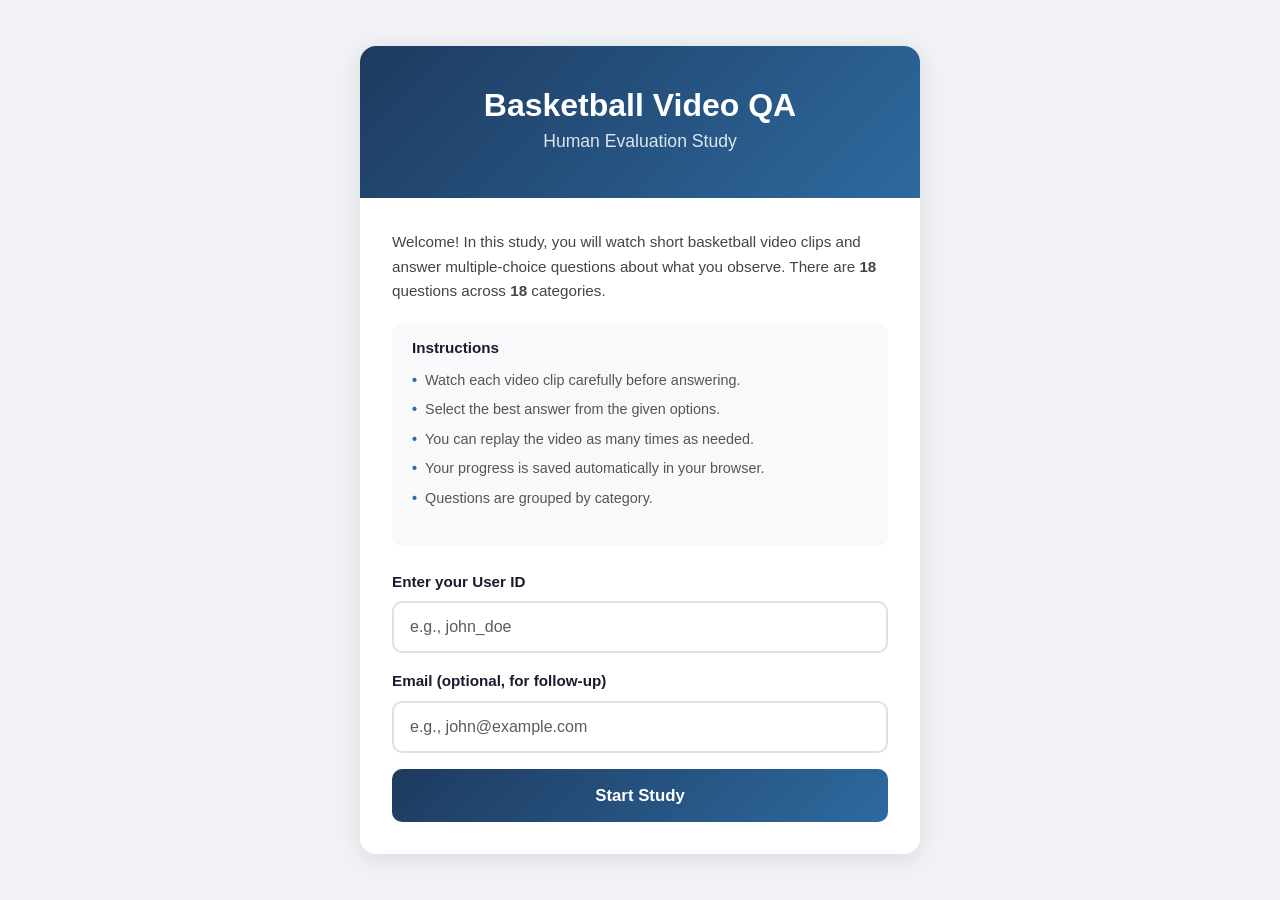
==== quiz.html @ 163817b5 "Basketball QA human study" ====
<!DOCTYPE html>
<html lang="en">
<head>
    <meta charset="UTF-8">
    <meta name="viewport" content="width=device-width, initial-scale=1.0">
    <title>Basketball QA - Quiz</title>
    <link href="https://cdn.jsdelivr.net/npm/bootstrap@5.3.0/dist/css/bootstrap.min.css" rel="stylesheet">
    <link href="https://cdn.jsdelivr.net/npm/bootstrap-icons@1.10.0/font/bootstrap-icons.css" rel="stylesheet">
    <link rel="stylesheet" href="css/style.css">
</head>
<body>
    <!-- Top Navigation Bar -->
    <nav class="navbar">
        <div class="nav-left">
            <span class="nav-title">Basketball Video QA</span>
            <span class="nav-user">User: <strong id="navUserId"></strong></span>
        </div>
        <div class="nav-right">
            <span class="progress-text" id="progressText">0 / 0</span>
            <div class="progress-bar-container">
                <div class="progress-bar-fill" id="progressBar" style="width: 0%"></div>
            </div>
        </div>
    </nav>

    <!-- Main Content -->
    <div class="quiz-container">
        <!-- Category Header -->
        <div class="category-header" id="categoryHeader">
            <span class="category-label">Category:</span>
            <span class="category-name" id="categoryName"></span>
            <span class="category-progress" id="categoryProgress"></span>
        </div>

        <!-- Video Section -->
        <div class="video-section">
            <video id="videoPlayer" controls preload="auto" playsinline>
                Your browser does not support the video element.
            </video>
            <div class="video-loading" id="videoLoading">
                <div class="spinner-border text-light" role="status"></div>
                <p>Loading video...</p>
            </div>
            <div class="video-error" id="videoError" style="display: none;">
                <i class="bi bi-exclamation-triangle"></i>
                <p>Video could not be loaded.</p>
            </div>
        </div>

        <!-- Question Section -->
        <div class="question-section">
            <div class="question-number" id="questionNumber">Question 1</div>
            <p class="question-text" id="questionText"></p>

            <div class="options-container" id="optionsContainer">
                <!-- Options rendered by JS -->
            </div>

            <!-- Feedback -->
            <div class="feedback" id="feedback" style="display: none;">
                <div class="feedback-icon" id="feedbackIcon"></div>
                <div class="feedback-text" id="feedbackText"></div>
            </div>
        </div>

        <!-- Navigation -->
        <div class="nav-buttons">
            <button class="btn btn-outline-secondary" id="prevBtn" disabled>
                <i class="bi bi-chevron-left"></i> Previous
            </button>
            <button class="btn btn-primary" id="submitBtn" disabled>
                Submit Answer
            </button>
            <button class="btn btn-primary" id="nextBtn" style="display: none;">
                Next <i class="bi bi-chevron-right"></i>
            </button>
            <button class="btn btn-success" id="finishBtn" style="display: none;">
                Submit Study <i class="bi bi-check-circle"></i>
            </button>
        </div>
    </div>

    <!-- Completion Modal -->
    <div class="modal-overlay" id="completionModal" style="display: none;">
        <div class="modal-card">
            <h2>Study Complete!</h2>
            <div class="completion-stats">
                <div class="stat">
                    <span class="stat-value" id="finalAnswered">0</span>
                    <span class="stat-label">Answered</span>
                </div>
                <div class="stat">
                    <span class="stat-value" id="finalCorrect">0</span>
                    <span class="stat-label">Correct</span>
                </div>
                <div class="stat">
                    <span class="stat-value" id="finalAccuracy">0%</span>
                    <span class="stat-label">Accuracy</span>
                </div>
            </div>
            <div id="submitStatus">
                <div class="spinner-border spinner-border-sm text-primary" role="status"></div>
                <span>Submitting your responses...</span>
            </div>
            <div id="submitSuccess" style="display: none;">
                <p class="text-success">Your responses have been submitted successfully!</p>
            </div>
            <div id="submitError" style="display: none;">
                <p class="text-danger">Submission failed. Please download your results instead.</p>
                <button class="btn btn-outline-primary btn-sm" id="downloadBtn">Download Results JSON</button>
            </div>
            <p class="text-muted mt-3">Thank you for participating!</p>
        </div>
    </div>

    <!-- Submitting overlay -->
    <div class="modal-overlay" id="submittingOverlay" style="display: none;">
        <div class="modal-card text-center">
            <div class="spinner-border text-primary mb-3" role="status"></div>
            <p>Submitting your responses...</p>
        </div>
    </div>

    <script src="data/questions.js"></script>
    <script src="js/video_mapping.js"></script>
    <script src="js/quiz.js"></script>
</body>
</html>
---- css/style.css ----
/* === Base === */
* {
    margin: 0;
    padding: 0;
    box-sizing: border-box;
}

body {
    font-family: -apple-system, BlinkMacSystemFont, 'Segoe UI', Roboto, sans-serif;
    background: #f0f2f5;
    color: #1a1a2e;
    min-height: 100vh;
}

/* === Landing Page === */
.landing-container {
    display: flex;
    justify-content: center;
    align-items: center;
    min-height: 100vh;
    padding: 20px;
}

.landing-card {
    background: #fff;
    border-radius: 16px;
    box-shadow: 0 4px 24px rgba(0, 0, 0, 0.1);
    max-width: 560px;
    width: 100%;
    overflow: hidden;
}

.landing-header {
    background: linear-gradient(135deg, #1e3a5f, #2d6a9f);
    color: #fff;
    padding: 40px 32px 28px;
    text-align: center;
}

.landing-header h1 {
    font-size: 2rem;
    font-weight: 700;
    margin-bottom: 4px;
}

.landing-header .subtitle {
    font-size: 1.1rem;
    opacity: 0.85;
}

.landing-body {
    padding: 32px;
}

.landing-body .description {
    font-size: 0.95rem;
    line-height: 1.6;
    color: #444;
    margin-bottom: 20px;
}

.instructions {
    background: #f8f9fa;
    border-radius: 10px;
    padding: 16px 20px;
    margin-bottom: 24px;
}

.instructions h5 {
    font-size: 0.95rem;
    font-weight: 600;
    margin-bottom: 8px;
}

.instructions ul {
    list-style: none;
    padding: 0;
}

.instructions li {
    padding: 4px 0;
    font-size: 0.9rem;
    color: #555;
}

.instructions li::before {
    content: "\2022";
    color: #2d6a9f;
    font-weight: bold;
    margin-right: 8px;
}

.start-form .form-label {
    font-weight: 600;
    font-size: 0.95rem;
}

.start-form .form-control {
    border-radius: 10px;
    padding: 12px 16px;
    font-size: 1rem;
    border: 2px solid #e0e0e0;
    transition: border-color 0.2s;
}

.start-form .form-control:focus {
    border-color: #2d6a9f;
    box-shadow: 0 0 0 3px rgba(45, 106, 159, 0.15);
}

.start-form .btn-primary {
    background: linear-gradient(135deg, #1e3a5f, #2d6a9f);
    border: none;
    border-radius: 10px;
    padding: 14px;
    font-size: 1.05rem;
    font-weight: 600;
    transition: transform 0.15s, box-shadow 0.15s;
}

.start-form .btn-primary:hover {
    transform: translateY(-1px);
    box-shadow: 0 4px 12px rgba(30, 58, 95, 0.3);
}

/* === Resume Banner === */
.resume-banner {
    background: #e8f0fe;
    border: 1px solid #c4d8f0;
    border-radius: 10px;
    padding: 14px 18px;
    margin-bottom: 20px;
    text-align: center;
}

.resume-banner p {
    margin-bottom: 10px;
    font-weight: 500;
    color: #1e3a5f;
}

.resume-actions {
    display: flex;
    justify-content: center;
    gap: 10px;
}

/* === Navbar === */
.navbar {
    display: flex;
    justify-content: space-between;
    align-items: center;
    background: #fff;
    padding: 12px 24px;
    box-shadow: 0 2px 8px rgba(0, 0, 0, 0.06);
    position: sticky;
    top: 0;
    z-index: 100;
}

.nav-left {
    display: flex;
    align-items: center;
    gap: 20px;
}

.nav-title {
    font-size: 1.1rem;
    font-weight: 700;
    color: #1e3a5f;
}

.nav-user {
    font-size: 0.85rem;
    color: #666;
}

.nav-right {
    display: flex;
    align-items: center;
    gap: 12px;
}

.progress-text {
    font-size: 0.85rem;
    font-weight: 600;
    color: #444;
    white-space: nowrap;
}

.progress-bar-container {
    width: 200px;
    height: 8px;
    background: #e9ecef;
    border-radius: 4px;
    overflow: hidden;
}

.progress-bar-fill {
    height: 100%;
    background: linear-gradient(90deg, #2d6a9f, #4CAF50);
    border-radius: 4px;
    transition: width 0.3s ease;
}

/* === Quiz Container === */
.quiz-container {
    max-width: 900px;
    margin: 24px auto;
    padding: 0 20px;
}

/* === Category Header === */
.category-header {
    background: linear-gradient(135deg, #1e3a5f, #2d6a9f);
    color: #fff;
    padding: 14px 24px;
    border-radius: 12px;
    margin-bottom: 20px;
    display: flex;
    align-items: center;
    gap: 8px;
    flex-wrap: wrap;
}

.category-label {
    font-size: 0.85rem;
    opacity: 0.8;
}

.category-name {
    font-weight: 700;
    font-size: 1.05rem;
}

.category-progress {
    margin-left: auto;
    font-size: 0.85rem;
    opacity: 0.85;
}

/* === Video Section === */
.video-section {
    background: #000;
    border-radius: 12px;
    overflow: hidden;
    margin-bottom: 20px;
    position: relative;
    min-height: 200px;
}

.video-section video {
    width: 100%;
    max-height: 500px;
    display: none;
}

.video-loading {
    display: flex;
    flex-direction: column;
    align-items: center;
    justify-content: center;
    padding: 60px 20px;
    color: #ccc;
    gap: 12px;
}

.video-error {
    padding: 60px 20px;
    text-align: center;
    color: #999;
}

.video-error i {
    font-size: 2.5rem;
    margin-bottom: 12px;
    display: block;
}

/* === Question Section === */
.question-section {
    background: #fff;
    border-radius: 12px;
    padding: 28px;
    box-shadow: 0 2px 12px rgba(0, 0, 0, 0.06);
    margin-bottom: 20px;
}

.question-number {
    font-size: 0.8rem;
    font-weight: 600;
    color: #888;
    text-transform: uppercase;
    letter-spacing: 0.5px;
    margin-bottom: 10px;
}

.question-text {
    font-size: 1.1rem;
    font-weight: 500;
    line-height: 1.5;
    color: #1a1a2e;
    margin-bottom: 24px;
}

/* === Options === */
.options-container {
    display: flex;
    flex-direction: column;
    gap: 10px;
}

.option-btn {
    display: flex;
    align-items: center;
    padding: 14px 18px;
    border: 2px solid #e0e0e0;
    border-radius: 10px;
    background: #fff;
    cursor: pointer;
    transition: all 0.2s;
    text-align: left;
    font-size: 1rem;
    width: 100%;
}

.option-btn:hover {
    border-color: #2d6a9f;
    background: #f0f6ff;
}

.option-btn.selected {
    border-color: #2d6a9f;
    background: #e8f0fe;
}

.option-btn.correct {
    border-color: #4CAF50;
    background: #e8f5e9;
}

.option-btn.incorrect {
    border-color: #f44336;
    background: #ffebee;
}

.option-btn.disabled {
    pointer-events: none;
    opacity: 0.85;
}

.option-letter {
    display: inline-flex;
    align-items: center;
    justify-content: center;
    width: 32px;
    height: 32px;
    border-radius: 50%;
    background: #f0f2f5;
    font-weight: 700;
    font-size: 0.9rem;
    color: #444;
    margin-right: 14px;
    flex-shrink: 0;
    transition: all 0.2s;
}

.option-btn.selected .option-letter {
    background: #2d6a9f;
    color: #fff;
}

.option-btn.correct .option-letter {
    background: #4CAF50;
    color: #fff;
}

.option-btn.incorrect .option-letter {
    background: #f44336;
    color: #fff;
}

.option-text {
    flex: 1;
}

/* === Feedback === */
.feedback {
    margin-top: 20px;
    padding: 14px 18px;
    border-radius: 10px;
    display: flex;
    align-items: center;
    gap: 12px;
    font-weight: 500;
}

.feedback.correct {
    background: #e8f5e9;
    color: #2e7d32;
    border: 1px solid #c8e6c9;
}

.feedback.incorrect {
    background: #ffebee;
    color: #c62828;
    border: 1px solid #ffcdd2;
}

.feedback-icon {
    font-size: 1.3rem;
}

/* === Navigation Buttons === */
.nav-buttons {
    display: flex;
    justify-content: space-between;
    align-items: center;
    gap: 12px;
    padding-bottom: 40px;
}

.nav-buttons .btn {
    border-radius: 10px;
    padding: 12px 24px;
    font-weight: 600;
    font-size: 0.95rem;
    transition: all 0.2s;
}

.nav-buttons .btn-primary {
    background: #2d6a9f;
    border-color: #2d6a9f;
}

.nav-buttons .btn-primary:hover {
    background: #1e3a5f;
    border-color: #1e3a5f;
}

.nav-buttons .btn-success {
    background: #4CAF50;
    border-color: #4CAF50;
}

.nav-buttons .btn-outline-secondary {
    border-width: 2px;
}

/* === Completion Modal === */
.modal-overlay {
    position: fixed;
    inset: 0;
    background: rgba(0, 0, 0, 0.6);
    display: flex;
    justify-content: center;
    align-items: center;
    z-index: 1000;
}

.modal-card {
    background: #fff;
    border-radius: 16px;
    padding: 40px;
    max-width: 480px;
    width: 90%;
    text-align: center;
    box-shadow: 0 8px 32px rgba(0, 0, 0, 0.2);
}

.modal-card h2 {
    font-size: 1.8rem;
    margin-bottom: 24px;
    color: #1e3a5f;
}

.completion-stats {
    display: flex;
    justify-content: center;
    gap: 32px;
    margin-bottom: 24px;
}

.stat {
    display: flex;
    flex-direction: column;
    align-items: center;
}

.stat-value {
    font-size: 2rem;
    font-weight: 700;
    color: #2d6a9f;
}

.stat-label {
    font-size: 0.85rem;
    color: #888;
    margin-top: 4px;
}

/* === Responsive === */
@media (max-width: 768px) {
    .navbar {
        flex-direction: column;
        gap: 10px;
        padding: 12px 16px;
    }

    .progress-bar-container {
        width: 140px;
    }

    .quiz-container {
        padding: 0 12px;
    }

    .category-header {
        flex-direction: column;
        text-align: center;
        gap: 4px;
    }

    .category-progress {
        margin-left: 0;
    }

    .video-section video {
        max-height: 300px;
    }

    .completion-stats {
        gap: 20px;
    }
}
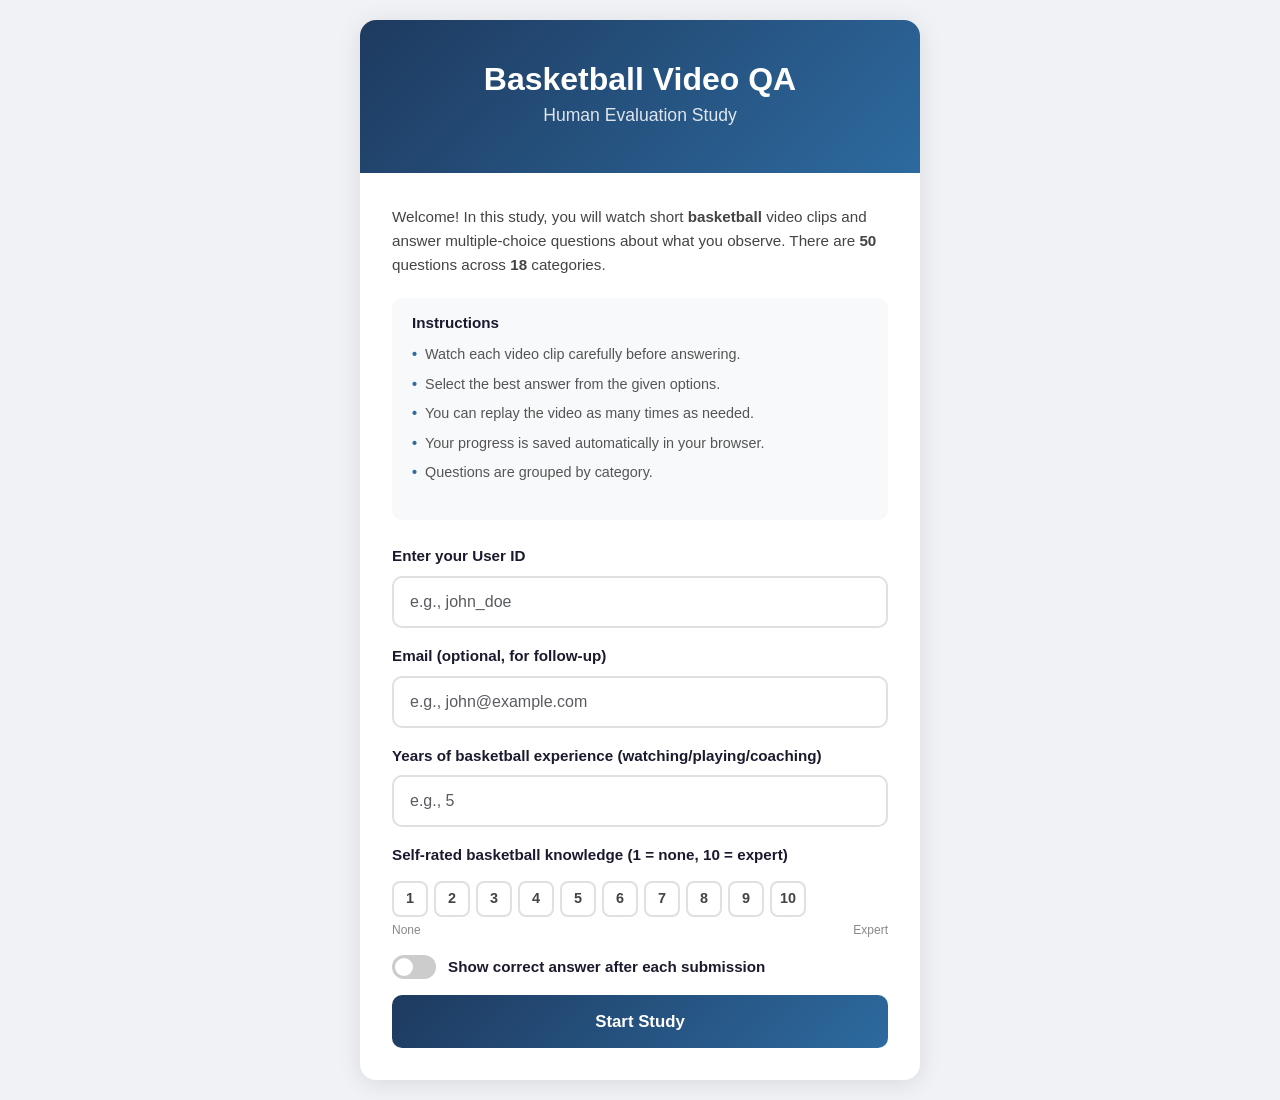
==== commit 0050fa42: "update" ====
--- a/quiz.html
+++ b/quiz.html
@@ -3,7 +3,7 @@
 <head>
     <meta charset="UTF-8">
     <meta name="viewport" content="width=device-width, initial-scale=1.0">
-    <title>Basketball QA - Quiz</title>
+    <title>Sports QA - Quiz</title>
     <link href="https://cdn.jsdelivr.net/npm/bootstrap@5.3.0/dist/css/bootstrap.min.css" rel="stylesheet">
     <link href="https://cdn.jsdelivr.net/npm/bootstrap-icons@1.10.0/font/bootstrap-icons.css" rel="stylesheet">
     <link rel="stylesheet" href="css/style.css">
@@ -12,7 +12,7 @@
     <!-- Top Navigation Bar -->
     <nav class="navbar">
         <div class="nav-left">
-            <span class="nav-title">Basketball Video QA</span>
+            <span class="nav-title" id="navTitle">Video QA</span>
             <span class="nav-user">User: <strong id="navUserId"></strong></span>
         </div>
         <div class="nav-right">
@@ -54,6 +54,14 @@
 
             <div class="options-container" id="optionsContainer">
                 <!-- Options rendered by JS -->
+            </div>
+
+            <!-- Confidence Level -->
+            <div class="confidence-container" id="confidenceContainer">
+                <span class="confidence-label">Confidence:</span>
+                <button class="confidence-btn active" data-confidence="sure">Sure</button>
+                <button class="confidence-btn" data-confidence="fairly_confident">Fairly confident</button>
+                <button class="confidence-btn" data-confidence="guess">Guess</button>
             </div>
 
             <!-- Feedback -->
@@ -121,8 +129,32 @@
         </div>
     </div>
 
-    <script src="data/questions.js"></script>
-    <script src="js/video_mapping.js"></script>
-    <script src="js/quiz.js"></script>
+    <script>
+        // Determine sport and load correct data files, then init quiz
+        (function() {
+            var params = new URLSearchParams(window.location.search);
+            var sport = params.get('sport') || 'basketball';
+            window.CURRENT_SPORT = sport;
+
+            var qFiles = { hockey: 'data/hockey_questions.js', soccer: 'data/soccer_questions.js' };
+            var vmFiles = { hockey: 'js/hockey_video_mapping.js', soccer: 'js/soccer_video_mapping.js' };
+            var qFile = qFiles[sport] || 'data/questions.js';
+            var vmFile = vmFiles[sport] || 'js/video_mapping.js';
+
+            var s1 = document.createElement('script');
+            s1.src = qFile;
+            s1.onload = function() {
+                var s2 = document.createElement('script');
+                s2.src = vmFile;
+                s2.onload = function() {
+                    var s3 = document.createElement('script');
+                    s3.src = 'js/quiz.js';
+                    document.body.appendChild(s3);
+                };
+                document.body.appendChild(s2);
+            };
+            document.body.appendChild(s1);
+        })();
+    </script>
 </body>
 </html>
--- a/css/style.css
+++ b/css/style.css
@@ -88,6 +88,187 @@
     color: #2d6a9f;
     font-weight: bold;
     margin-right: 8px;
+}
+
+/* === Rating Scale === */
+.rating-scale {
+    display: flex;
+    gap: 6px;
+    margin-top: 6px;
+}
+
+.rating-btn {
+    width: 36px;
+    height: 36px;
+    border: 2px solid #e0e0e0;
+    border-radius: 8px;
+    background: #fff;
+    cursor: pointer;
+    font-size: 0.9rem;
+    font-weight: 600;
+    color: #444;
+    transition: all 0.2s;
+    display: flex;
+    align-items: center;
+    justify-content: center;
+}
+
+.rating-btn:hover {
+    border-color: #2d6a9f;
+    background: #f0f6ff;
+}
+
+.rating-btn.active {
+    border-color: #2d6a9f;
+    background: #2d6a9f;
+    color: #fff;
+}
+
+.rating-labels {
+    display: flex;
+    justify-content: space-between;
+    margin-top: 4px;
+    font-size: 0.75rem;
+    color: #888;
+}
+
+/* === Confidence Rating === */
+.confidence-container {
+    display: flex;
+    align-items: center;
+    gap: 6px;
+    margin-top: 20px;
+    padding: 12px 16px;
+    background: #f8f9fa;
+    border-radius: 10px;
+}
+
+.confidence-label {
+    font-size: 0.85rem;
+    font-weight: 600;
+    color: #555;
+    margin-right: 8px;
+    white-space: nowrap;
+}
+
+.confidence-btn {
+    padding: 6px 14px;
+    border: 2px solid #e0e0e0;
+    border-radius: 8px;
+    background: #fff;
+    cursor: pointer;
+    font-size: 0.85rem;
+    font-weight: 500;
+    transition: all 0.2s;
+}
+
+.confidence-btn:hover {
+    border-color: #2d6a9f;
+    background: #f0f6ff;
+}
+
+.confidence-btn.active {
+    border-color: #2d6a9f;
+    background: #e8f0fe;
+    color: #1e3a5f;
+    font-weight: 600;
+}
+
+.confidence-btn.disabled {
+    pointer-events: none;
+    opacity: 0.7;
+}
+
+/* === Toggle Switch === */
+.toggle-option {
+    display: flex;
+    align-items: center;
+    gap: 12px;
+}
+
+.toggle-switch {
+    position: relative;
+    display: inline-block;
+    width: 44px;
+    height: 24px;
+    flex-shrink: 0;
+}
+
+.toggle-switch input {
+    opacity: 0;
+    width: 0;
+    height: 0;
+}
+
+.toggle-slider {
+    position: absolute;
+    cursor: pointer;
+    inset: 0;
+    background: #ccc;
+    border-radius: 24px;
+    transition: 0.2s;
+}
+
+.toggle-slider::before {
+    content: "";
+    position: absolute;
+    height: 18px;
+    width: 18px;
+    left: 3px;
+    bottom: 3px;
+    background: #fff;
+    border-radius: 50%;
+    transition: 0.2s;
+}
+
+.toggle-switch input:checked + .toggle-slider {
+    background: #2d6a9f;
+}
+
+.toggle-switch input:checked + .toggle-slider::before {
+    transform: translateX(20px);
+}
+
+.toggle-text .form-label {
+    margin-bottom: 0;
+}
+
+/* === Sport Selection Buttons === */
+.sport-buttons {
+    display: flex;
+    flex-direction: column;
+    gap: 12px;
+    margin-top: 8px;
+}
+
+.btn-sport {
+    display: block;
+    padding: 20px;
+    border-radius: 12px;
+    font-size: 1.2rem;
+    font-weight: 700;
+    text-align: center;
+    text-decoration: none;
+    color: #fff;
+    transition: transform 0.15s, box-shadow 0.15s;
+}
+
+.btn-sport:hover {
+    transform: translateY(-2px);
+    box-shadow: 0 6px 16px rgba(0, 0, 0, 0.2);
+    color: #fff;
+}
+
+.btn-basketball {
+    background: linear-gradient(135deg, #e65100, #ff8f00);
+}
+
+.btn-hockey {
+    background: linear-gradient(135deg, #1565c0, #42a5f5);
+}
+
+.btn-soccer {
+    background: linear-gradient(135deg, #2e7d32, #66bb6a);
 }
 
 .start-form .form-label {
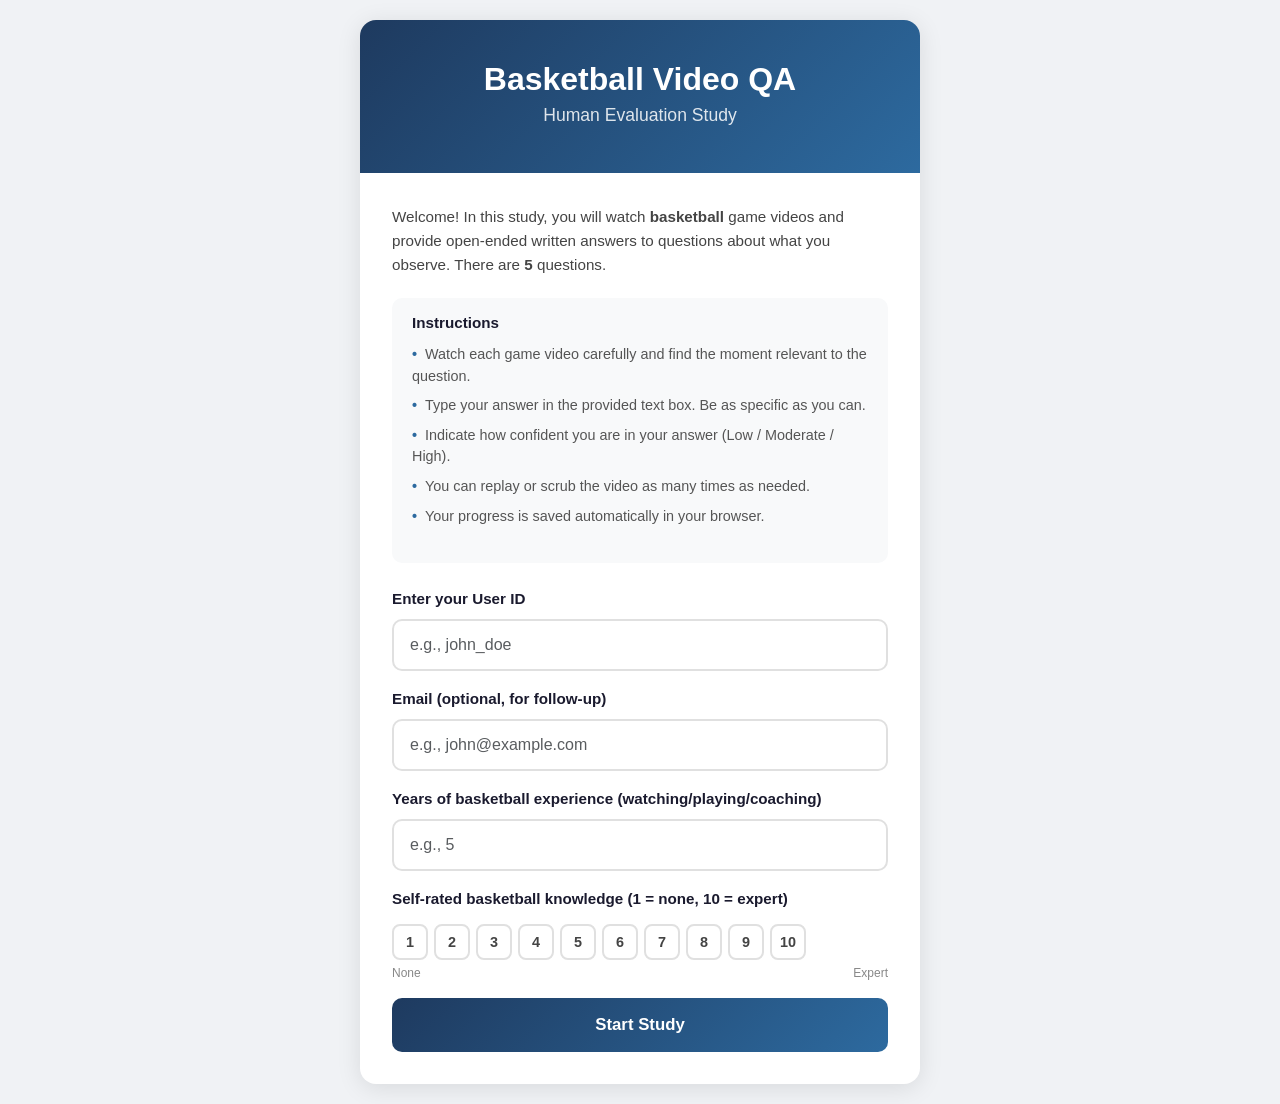
==== commit df7ffda5: "T4 free-text basketball QA quiz" ====
--- a/quiz.html
+++ b/quiz.html
@@ -34,7 +34,7 @@
 
         <!-- Video Section -->
         <div class="video-section">
-            <video id="videoPlayer" controls preload="auto" playsinline>
+            <video id="videoPlayer" controls muted preload="auto" playsinline>
                 Your browser does not support the video element.
             </video>
             <div class="video-loading" id="videoLoading">
@@ -52,22 +52,19 @@
             <div class="question-number" id="questionNumber">Question 1</div>
             <p class="question-text" id="questionText"></p>
 
-            <div class="options-container" id="optionsContainer">
-                <!-- Options rendered by JS -->
+            <!-- Free-text answer -->
+            <div class="answer-container">
+                <label for="answerInput" class="form-label">Your answer:</label>
+                <textarea id="answerInput" class="form-control" rows="4"
+                          placeholder="Type your answer here..."></textarea>
             </div>
 
             <!-- Confidence Level -->
             <div class="confidence-container" id="confidenceContainer">
                 <span class="confidence-label">Confidence:</span>
-                <button class="confidence-btn active" data-confidence="sure">Sure</button>
-                <button class="confidence-btn" data-confidence="fairly_confident">Fairly confident</button>
-                <button class="confidence-btn" data-confidence="guess">Guess</button>
-            </div>
-
-            <!-- Feedback -->
-            <div class="feedback" id="feedback" style="display: none;">
-                <div class="feedback-icon" id="feedbackIcon"></div>
-                <div class="feedback-text" id="feedbackText"></div>
+                <button class="confidence-btn" data-confidence="low">Low</button>
+                <button class="confidence-btn" data-confidence="moderate">Moderate</button>
+                <button class="confidence-btn" data-confidence="high">High</button>
             </div>
         </div>
 
@@ -97,14 +94,6 @@
                     <span class="stat-value" id="finalAnswered">0</span>
                     <span class="stat-label">Answered</span>
                 </div>
-                <div class="stat">
-                    <span class="stat-value" id="finalCorrect">0</span>
-                    <span class="stat-label">Correct</span>
-                </div>
-                <div class="stat">
-                    <span class="stat-value" id="finalAccuracy">0%</span>
-                    <span class="stat-label">Accuracy</span>
-                </div>
             </div>
             <div id="submitStatus">
                 <div class="spinner-border spinner-border-sm text-primary" role="status"></div>
@@ -130,16 +119,14 @@
     </div>
 
     <script>
-        // Determine sport and load correct data files, then init quiz
+        // Only basketball is wired up for now
         (function() {
             var params = new URLSearchParams(window.location.search);
             var sport = params.get('sport') || 'basketball';
             window.CURRENT_SPORT = sport;
 
-            var qFiles = { hockey: 'data/hockey_questions.js', soccer: 'data/soccer_questions.js' };
-            var vmFiles = { hockey: 'js/hockey_video_mapping.js', soccer: 'js/soccer_video_mapping.js' };
-            var qFile = qFiles[sport] || 'data/questions.js';
-            var vmFile = vmFiles[sport] || 'js/video_mapping.js';
+            var qFile = 'data/questions.js';
+            var vmFile = 'js/video_mapping.js';
 
             var s1 = document.createElement('script');
             s1.src = qFile;
--- a/css/style.css
+++ b/css/style.css
@@ -482,6 +482,20 @@
     line-height: 1.5;
     color: #1a1a2e;
     margin-bottom: 24px;
+}
+
+/* === Free-text answer === */
+.answer-container {
+    margin: 20px 0;
+}
+.answer-container .form-label {
+    font-weight: 600;
+    margin-bottom: 6px;
+}
+.answer-container textarea {
+    resize: vertical;
+    min-height: 100px;
+    font-size: 0.95rem;
 }
 
 /* === Options === */
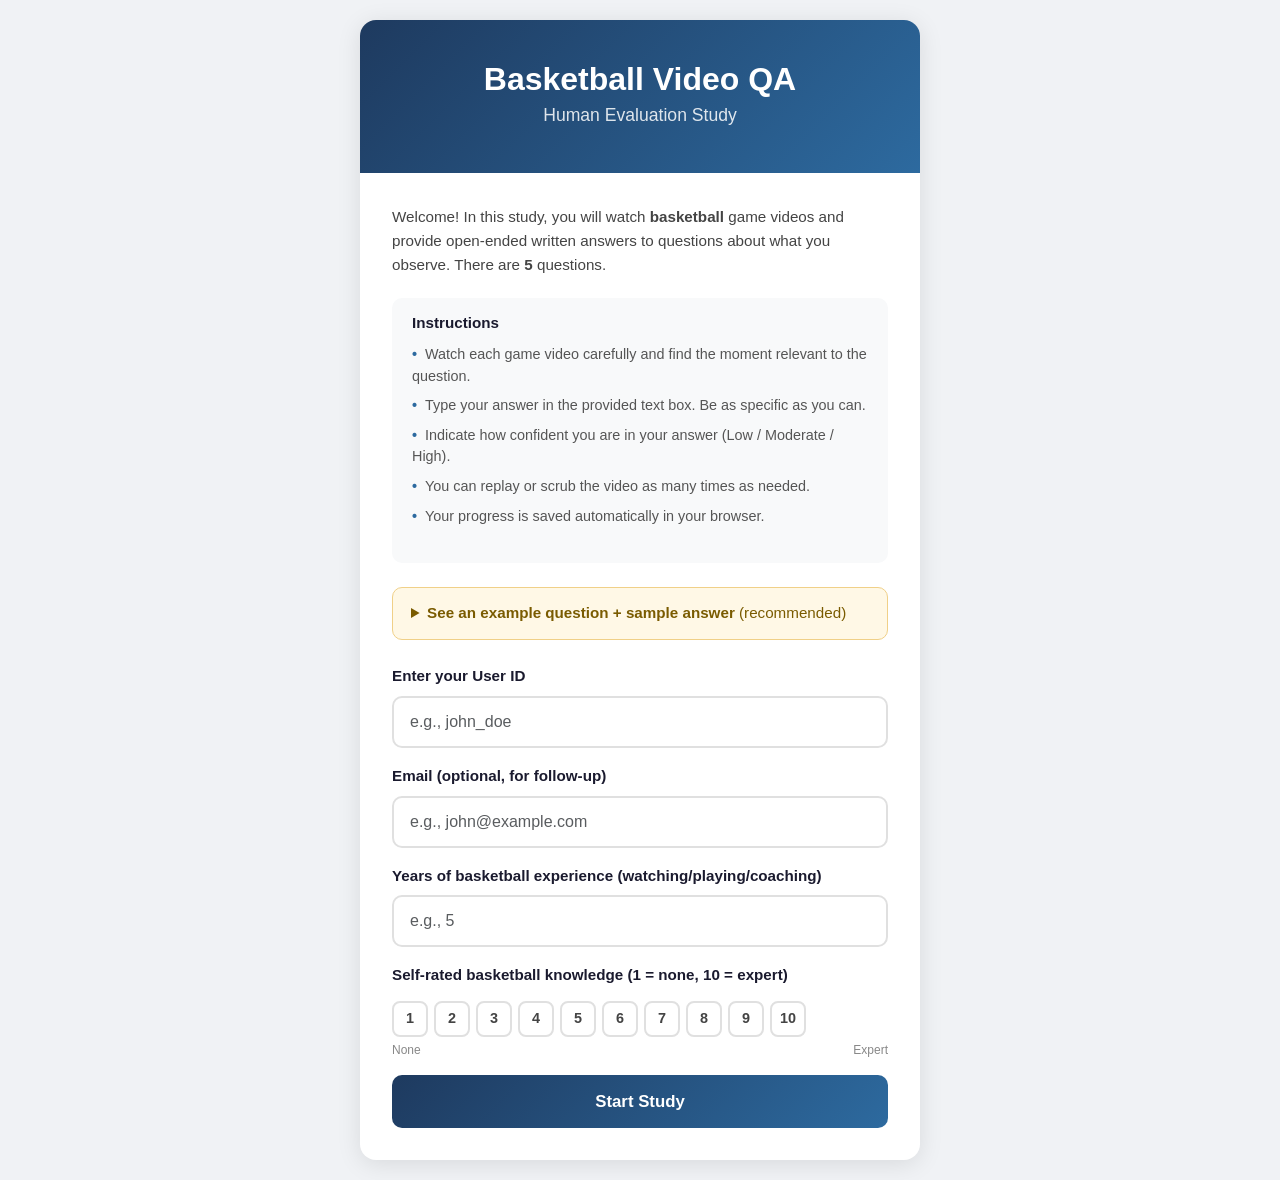
==== commit fd20470a: "Add T4 hockey & soccer (5 questions each)" ====
--- a/quiz.html
+++ b/quiz.html
@@ -125,8 +125,10 @@
             var sport = params.get('sport') || 'basketball';
             window.CURRENT_SPORT = sport;
 
-            var qFile = 'data/questions.js';
-            var vmFile = 'js/video_mapping.js';
+            var qFiles = { hockey: 'data/hockey_questions.js', soccer: 'data/soccer_questions.js' };
+            var vmFiles = { hockey: 'js/hockey_video_mapping.js', soccer: 'js/soccer_video_mapping.js' };
+            var qFile = qFiles[sport] || 'data/questions.js';
+            var vmFile = vmFiles[sport] || 'js/video_mapping.js';
 
             var s1 = document.createElement('script');
             s1.src = qFile;
--- a/css/style.css
+++ b/css/style.css
@@ -88,6 +88,55 @@
     color: #2d6a9f;
     font-weight: bold;
     margin-right: 8px;
+}
+
+/* === Example QA section on start page === */
+.example-section {
+    background: #fff8e6;
+    border: 1px solid #f0d088;
+    border-radius: 10px;
+    padding: 14px 18px;
+    margin-bottom: 24px;
+}
+.example-section summary {
+    cursor: pointer;
+    font-size: 0.95rem;
+    color: #7a5b00;
+    list-style: revert;
+}
+.example-section summary:hover {
+    color: #543e00;
+}
+.example-body {
+    margin-top: 14px;
+}
+.example-label {
+    font-weight: 600;
+    color: #555;
+    margin-bottom: 6px;
+    font-size: 0.9rem;
+}
+.example-question {
+    background: #fff;
+    border-left: 3px solid #2d6a9f;
+    padding: 10px 14px;
+    margin-bottom: 12px;
+    border-radius: 4px;
+    color: #333;
+}
+.example-answer {
+    background: #fff;
+    border-left: 3px solid #2e8540;
+    padding: 10px 14px;
+    margin-bottom: 12px;
+    border-radius: 4px;
+    color: #333;
+    font-style: italic;
+}
+.example-tips {
+    font-size: 0.88rem;
+    color: #666;
+    margin-top: 10px;
 }
 
 /* === Rating Scale === */
